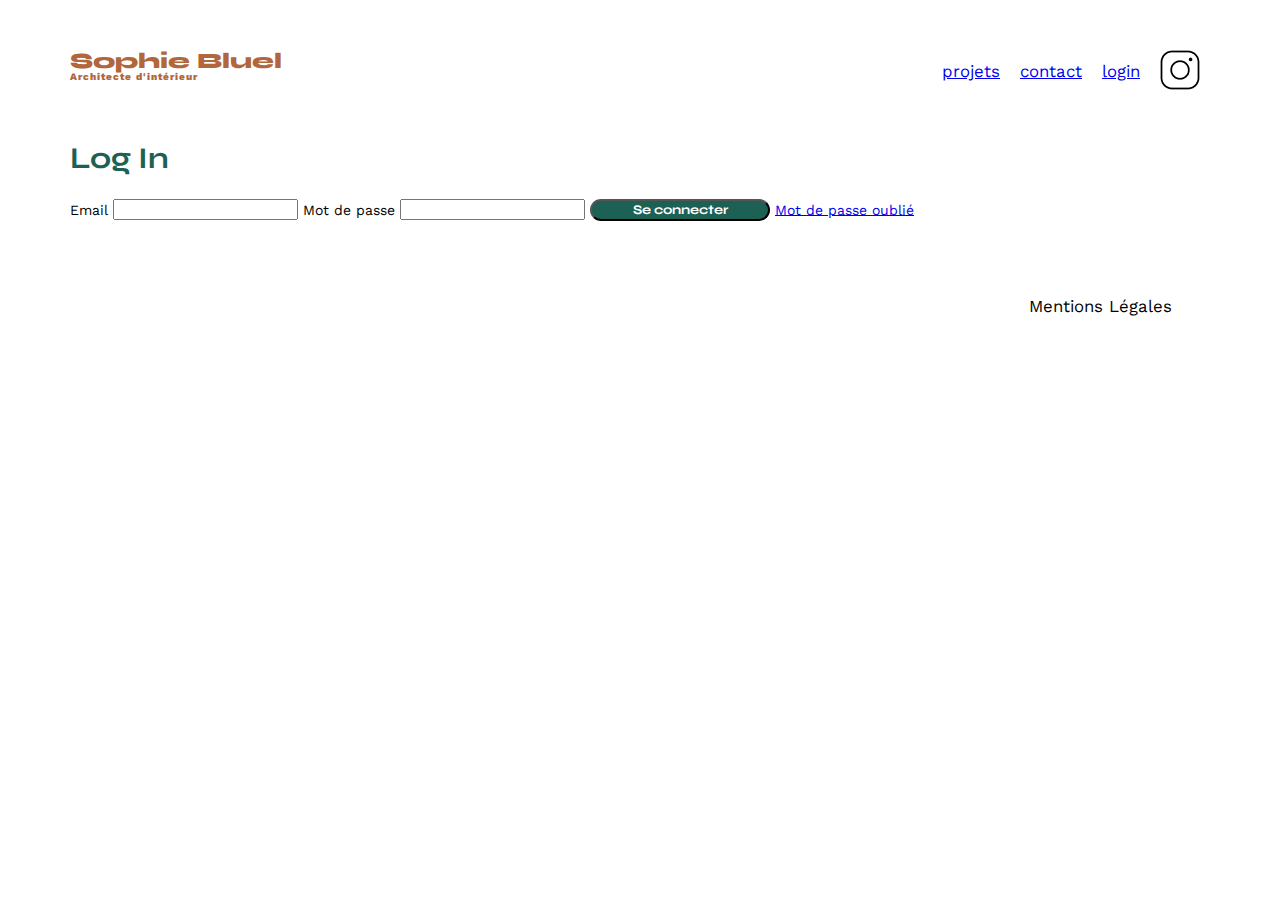
==== FrontEnd/login.html @ a40c2516 "mise en page de la page login" ====
<!DOCTYPE html>
<html lang="fr">
<head>
	<meta charset="UTF-8">
	<title>Sophie Bluel - Architecte d'intérieur</title>
	<meta name="viewport" content="width=device-width, initial-scale=1.0">
	<link rel="preconnect" href="https://fonts.googleapis.com">
	<link rel="preconnect" href="https://fonts.gstatic.com" crossorigin>
	<link href="https://fonts.googleapis.com/css2?family=Syne:wght@700;800&family=Work+Sans&display=swap" rel="stylesheet">
	<meta name="description" content="">
	<link rel="stylesheet" href="./assets/style.css">


</head>
<body>
<header>
	<h1>Sophie Bluel <span>Architecte d'intérieur</span></h1>
    <nav>
		<ul>
			<li><a href="index.html">projets</a></li>
			<li><a href="#">contact</a></li>
			<li class="active"><a href="login.html">login</a></li>
			<li><img src="./assets/icons/instagram.png" alt="Instagram"></li>
		</ul>
	</nav>
</header>

<main>
    <section id="login">
		<h2>Log In</h2>
		<form action="#" method="post">
			<label for="email">Email</label>
			<input type="email" name="email" id="email">
			<label for="password">Mot de passe</label>
			<input type="password" name="password" id="password">
			<input type="submit" value="Se connecter">
			<a href="#">Mot de passe oublié</a>
		</form>
	</section>
</main>

<footer></footer>

<script  type="module" src="script.js"></script>
</body>
</html>
---- FrontEnd/assets/style.css ----
/* http://meyerweb.com/eric/tools/css/reset/
   v2.0 | 20110126
   License: none (public domain)
*/

html, body, div, span, applet, object, iframe,
h1, h2, h3, h4, h5, h6, p, blockquote, pre,
a, abbr, acronym, address, big, cite, code,
del, dfn, em, img, ins, kbd, q, s, samp,
small, strike, strong, sub, sup, tt, var,
b, u, i, center,
dl, dt, dd, ol, ul, li,
fieldset, form, label, legend,
table, caption, tbody, tfoot, thead, tr, th, td,
article, aside, canvas, details, embed,
figure, figcaption, footer, header, hgroup,
menu, nav, output, ruby, section, summary,
time, mark, audio, video {
	margin: 0;
	padding: 0;
	border: 0;
	font-size: 100%;
	font: inherit;
	vertical-align: baseline;
}
/* HTML5 display-role reset for older browsers */
article, aside, details, figcaption, figure,
footer, header, hgroup, menu, nav, section {
	display: block;
}
body {
	line-height: 1;
}
ol, ul {
	list-style: none;
}
blockquote, q {
	quotes: none;
}
blockquote:before, blockquote:after,
q:before, q:after {
	content: '';
	content: none;
}
table {
	border-collapse: collapse;
	border-spacing: 0;
}
/** end reset css**/
body {
	max-width: 1140px;
	margin:auto;
	font-family: 'Work Sans' ;
	font-size: 14px;
}
header {
	display: flex;
	justify-content: space-between;
	margin: 50px 0
}
section {
	margin: 50px 0
}

h1{
	display: flex;
	flex-direction: column;
	font-family: 'Syne';
	font-size: 22px;
	font-weight: 800;
	color: #B1663C
}

h1 > span {
	font-family: 'Work Sans';
	font-size:10px;
	letter-spacing: 0.1em;
;
}

h2{
	font-family: 'Syne';
	font-weight: 700;
	font-size: 30px;
	color: #1D6154
}
nav ul {
	display: flex;
	align-items: center;
	list-style-type: none;

}
nav li {
	padding: 0 10px;
	font-size: 1.2em;
}

li:hover {
	color: #B1663C;
}
#introduction {
	display: flex;
	align-items: center;
}
#introduction figure {
	flex: 1
}
#introduction img {
	display: block;
	margin: auto;
	width: 80%;
}

#introduction article {
	flex: 1
}
#introduction h2 {
	margin-bottom: 1em;
}

#introduction p {
	margin-bottom: 0.5em;
}
#portfolio h2 {
	text-align: center;
	margin-bottom: 1em;
}
.gallery {
	width: 100%;
	display: grid;
	grid-template-columns: 1fr 1fr 1fr;
	grid-column-gap: 20px;
	grid-row-gap: 20px;
}

.gallery img {
	width: 100%;

}
#contact {
	width: 50%;
margin: auto;
}
#contact > * {
	text-align: center;

}
#contact h2{
	margin-bottom: 20px;
}
#contact form {
	text-align: left;
	margin-top:30px;
	display: flex;
	flex-direction: column;
}

#contact input {
	height: 50px;
	font-size: 1.2em;
	border: none;
	box-shadow: 0px 4px 14px rgba(0, 0, 0, 0.09);
}
#contact label {
	margin: 2em 0 1em 0;
}
#contact textarea {
	border: none;
	box-shadow: 0px 4px 14px rgba(0, 0, 0, 0.09);
}

input[type="submit"]{
	font-family: 'Syne';
	font-weight: 700;
	color: white;
	background-color: #1D6154;
	margin : 2em auto ;
	width: 180px;
	text-align: center;
	border-radius: 60px ;
}

footer nav ul {
	display: flex;
	justify-content: flex-end;
	margin: 2em
}

#filters{ 
	text-align: center;
	width: 100%;
	margin: 50px 0px 50px 0px;
}

#filters-bouton.active {
    background: #1D6154;
    color: #ffffff;
}
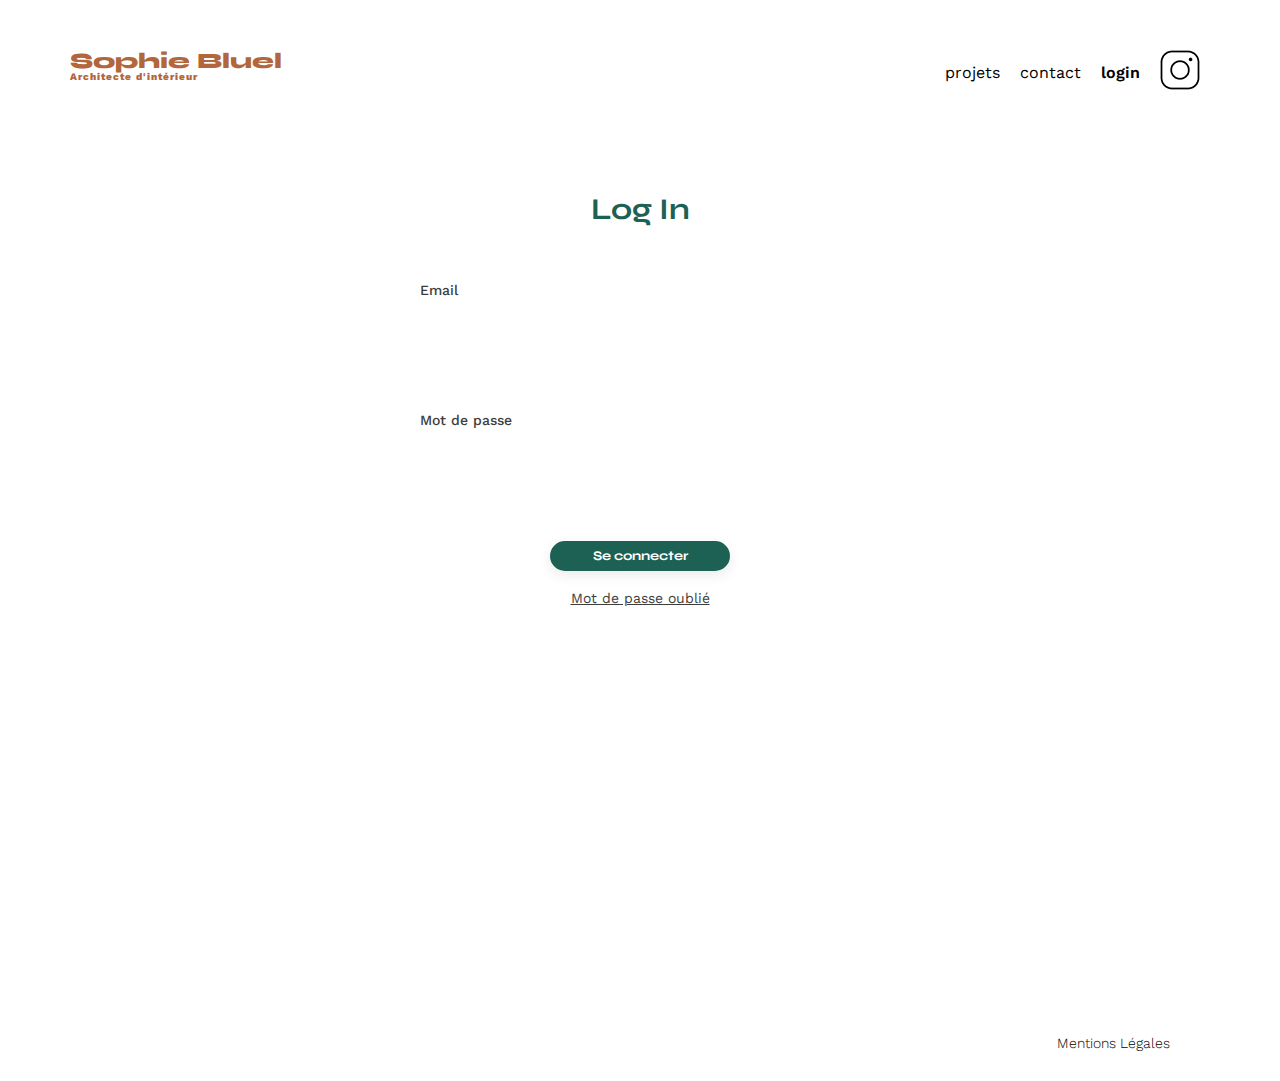
==== commit ffab5d6c: "Création page login.html" ====
--- a/FrontEnd/login.html
+++ b/FrontEnd/login.html
@@ -34,7 +34,7 @@
 			<label for="password">Mot de passe</label>
 			<input type="password" name="password" id="password">
 			<input type="submit" value="Se connecter">
-			<a href="#">Mot de passe oublié</a>
+			<a href="">Mot de passe oublié</a>
 		</form>
 	</section>
 </main>
--- a/FrontEnd/assets/style.css
+++ b/FrontEnd/assets/style.css
@@ -1,6 +1,6 @@
 /* http://meyerweb.com/eric/tools/css/reset/
-   v2.0 | 20110126
-   License: none (public domain)
+v2.0 | 20110126
+License: none (public domain)
 */
 
 html, body, div, span, applet, object, iframe,
@@ -28,24 +28,30 @@
 footer, header, hgroup, menu, nav, section {
 	display: block;
 }
+
 body {
 	line-height: 1;
 }
+
 ol, ul {
 	list-style: none;
 }
+
 blockquote, q {
 	quotes: none;
 }
+
 blockquote:before, blockquote:after,
 q:before, q:after {
 	content: '';
 	content: none;
 }
+
 table {
 	border-collapse: collapse;
 	border-spacing: 0;
 }
+
 /** end reset css**/
 body {
 	max-width: 1140px;
@@ -53,11 +59,13 @@
 	font-family: 'Work Sans' ;
 	font-size: 14px;
 }
+
 header {
 	display: flex;
 	justify-content: space-between;
 	margin: 50px 0
 }
+
 section {
 	margin: 50px 0
 }
@@ -68,14 +76,14 @@
 	font-family: 'Syne';
 	font-size: 22px;
 	font-weight: 800;
-	color: #B1663C
+	color: #B1663C;
 }
 
 h1 > span {
 	font-family: 'Work Sans';
 	font-size:10px;
 	letter-spacing: 0.1em;
-;
+
 }
 
 h2{
@@ -84,20 +92,40 @@
 	font-size: 30px;
 	color: #1D6154
 }
+
 nav ul {
 	display: flex;
 	align-items: center;
 	list-style-type: none;
-
-}
+}
+
 nav li {
 	padding: 0 10px;
 	font-size: 1.2em;
+	font-family: 'Work Sans';
+	font-style: normal;
+	font-weight: 400;
+	font-size: 16px;
+	line-height: 19px;
+}
+
+nav a{
+	text-decoration: none;
+	color: black;
+}
+
+li a:hover {
+	color: #B1663C;
 }
 
 li:hover {
 	color: #B1663C;
 }
+
+li:active{
+	font-weight: 600;
+}
+
 #introduction {
 	display: flex;
 	align-items: center;
@@ -105,6 +133,7 @@
 #introduction figure {
 	flex: 1
 }
+
 #introduction img {
 	display: block;
 	margin: auto;
@@ -114,6 +143,7 @@
 #introduction article {
 	flex: 1
 }
+
 #introduction h2 {
 	margin-bottom: 1em;
 }
@@ -121,10 +151,12 @@
 #introduction p {
 	margin-bottom: 0.5em;
 }
+
 #portfolio h2 {
 	text-align: center;
 	margin-bottom: 1em;
 }
+
 .gallery {
 	width: 100%;
 	display: grid;
@@ -135,19 +167,21 @@
 
 .gallery img {
 	width: 100%;
-
-}
+}
+
 #contact {
 	width: 50%;
-margin: auto;
-}
+	margin: auto;
+}
+
 #contact > * {
 	text-align: center;
-
-}
+}
+
 #contact h2{
 	margin-bottom: 20px;
 }
+
 #contact form {
 	text-align: left;
 	margin-top:30px;
@@ -161,9 +195,11 @@
 	border: none;
 	box-shadow: 0px 4px 14px rgba(0, 0, 0, 0.09);
 }
+
 #contact label {
 	margin: 2em 0 1em 0;
 }
+
 #contact textarea {
 	border: none;
 	box-shadow: 0px 4px 14px rgba(0, 0, 0, 0.09);
@@ -183,8 +219,17 @@
 footer nav ul {
 	display: flex;
 	justify-content: flex-end;
-	margin: 2em
-}
+	margin: 30px 30px 30px 30px;
+}
+
+footer nav ul li{
+	font-family: 'Work Sans';
+	font-style: normal;
+	font-weight: 300;
+	font-size: 14px;
+	line-height: 16px;
+}
+
 
 #filters{ 
 	text-align: center;
@@ -193,6 +238,61 @@
 }
 
 #filters-bouton.active {
-    background: #1D6154;
-    color: #ffffff;
-}
+	background: #1D6154;
+	color: #ffffff;
+}
+
+/* page login*/
+#login {
+	margin: 0px;
+	padding: 0px 350px;
+}
+
+#login h2{
+	margin-bottom: 20px;
+	margin-top: 100px;
+	text-align: center;
+}
+
+#login form{
+	text-align: left;
+	margin-top:30px;
+	display: flex;
+	flex-direction: column;
+}
+
+#login label{
+	margin: 2em 0 1em 0;
+	font-family: 'Work Sans';
+	font-style: normal;
+	font-weight: 500;
+	font-size: 14px;
+	line-height: 16px;
+	color: #3D3D3D;
+}
+
+
+#login input[type="email"], 
+#login input[type="password"] {
+	border: none;
+	height: 50px;
+	width: 100%;
+	margin-bottom: 20px;
+}
+
+#login input[type="submit"]{
+	height: 30px;
+	border: none;
+	box-shadow: 0px 4px 14px rgba(0, 0, 0, 0.09);
+	margin-bottom: 20px;
+}
+#login a{
+	color:#3D3D3D;
+	text-align: center;
+	margin-bottom: 400px;
+}
+
+li.active {
+	font-weight: 600;
+}
+  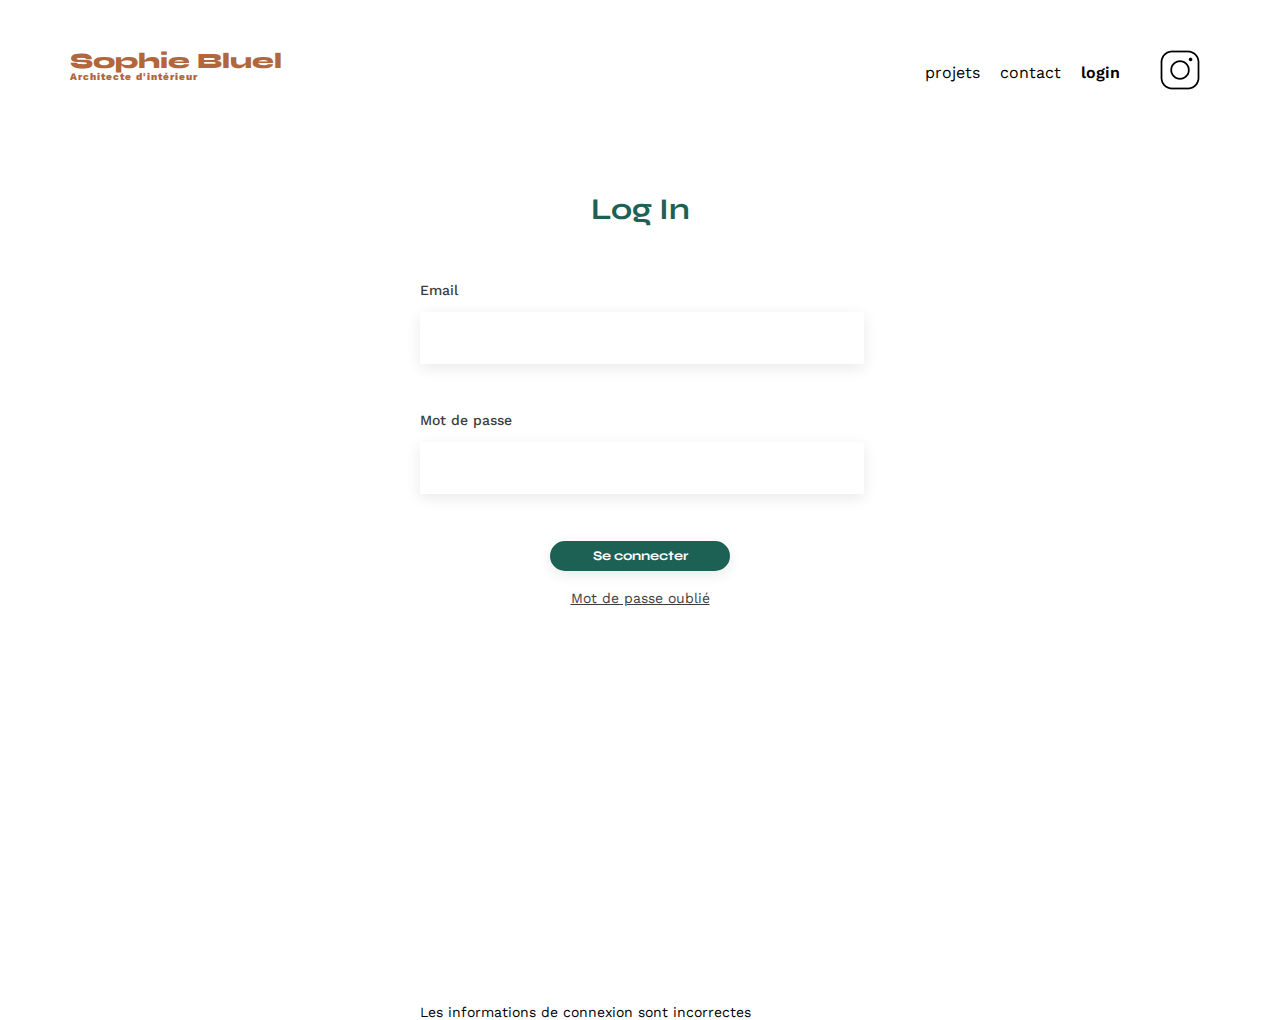
==== commit 000b9b6d: "Modification la connexion" ====
--- a/FrontEnd/login.html
+++ b/FrontEnd/login.html
@@ -20,6 +20,7 @@
 			<li><a href="index.html">projets</a></li>
 			<li><a href="#">contact</a></li>
 			<li class="active"><a href="login.html">login</a></li>
+			<li><a class= "hidden logout" href="login.html">logout</a></li>
 			<li><img src="./assets/icons/instagram.png" alt="Instagram"></li>
 		</ul>
 	</nav>
@@ -28,19 +29,22 @@
 <main>
     <section id="login">
 		<h2>Log In</h2>
-		<form action="#" method="post">
+		<span id="erreur">Les informations de connexion sont incorrectes</span>
+		<form id="login-form" method="post" action="http://localhost:5678/api/users/login">
 			<label for="email">Email</label>
-			<input type="email" name="email" id="email">
+			<input type="email" name="email" id="email" value="">
 			<label for="password">Mot de passe</label>
-			<input type="password" name="password" id="password">
-			<input type="submit" value="Se connecter">
-			<a href="">Mot de passe oublié</a>
+			<input type="password" name="password" id="password" value="">
+			<input type="submit" value="Se connecter" id="connect-btn">
+			<a href="#">Mot de passe oublié</a>
 		</form>
+		<div id="login-messages"></div>Les informations de connexion sont incorrectes</div>
 	</section>
 </main>
 
 <footer></footer>
 
-<script  type="module" src="script.js"></script>
+<script  type="module" src="login.js"></script>
+
 </body>
 </html>--- a/FrontEnd/assets/style.css
+++ b/FrontEnd/assets/style.css
@@ -56,7 +56,7 @@
 body {
 	max-width: 1140px;
 	margin:auto;
-	font-family: 'Work Sans' ;
+	font-family: Work Sans;
 	font-size: 14px;
 }
 
@@ -141,7 +141,7 @@
 }
 
 #introduction article {
-	flex: 1
+	flex: 1;
 }
 
 #introduction h2 {
@@ -278,6 +278,7 @@
 	height: 50px;
 	width: 100%;
 	margin-bottom: 20px;
+	box-shadow: 0px 4px 14px rgba(0, 0, 0, 0.09);
 }
 
 #login input[type="submit"]{
@@ -295,4 +296,122 @@
 li.active {
 	font-weight: 600;
 }
+
+#connect-btn {
+	cursor: pointer;
+  }
+  
+/*homepage-edit*/
+#banner {
+	background-color: black;
+	width: 1400px;
+	height: 59px;
+	background-color: black;
+	width: 1440px;
+	height: 90px;
+	position: relative;
+	margin-right:50%;
+	margin-left:50%; 
+	transform: translate(-50%, -50%);
+	display: none;/*apparait  lors de la connexion sur la page */
+  }
+  
+.rectangle {
+	background-color: white;
+	width: 12%;
+	height: 25px;
+	border-radius: 60px;
+	position: absolute;
+	top:75%;
+	left: 60%;
+	transform: translate(-50%, -50%);
+  }
+  
+.rectangle p{
+	font-family: Work Sans;
+	font-weight: 500;
+	line-height: 16px;
+	font-size: 12px;
+	text-align: center;
+	color: black;
+	margin-top: 4px;
+  }
+
+.edit{
+	position: absolute;
+	top: 65%;
+	left: 45%;
+	transform: translate(-50, -50%);
+	display: flex;
+	gap: 10px;
+}
+
+.edit i {
+	color: white;
+	margin-top: 3px;
+	font-size: 12px;
+}
+
+.edit button{
+	font-family: Work Sans;
+	font-weight: 400;
+	font-style: normal;
+	font-size: 12px;
+	line-height: 19px;
+	color: white;
+	margin: 0;
+}
+
+#introduction div{
+	display: flex;
+	flex-direction: row;
+	gap: 10px;
+	margin:20px 0px 0px 58px;
+	display: none;/*apparait  lors de la connexion sur la page */
+}
+
+.title{
+	display: flex;
+	flex-direction: row;
+	justify-content: center;
+	gap: 20px;
+}
+
+#change{
+	display: flex;
+	flex-direction: row;
+	gap: 10px;
+	margin-top: 10px;
+	display: none;/* apparait  lors de la connexion sur la page */
+}
+.modif{
+	margin-bottom: 40px;
+}
+#introduction #modifie{
+	margin: 0px 0px 40px 0px;
+}
+button{
+	border: none;
+	background:none;
+	color: none;
+	text-decoration: none;
+	box-shadow: none;
+	padding: 0px;
+	cursor: pointer;
+}
+
+.hidden {
+	display: none;
+}
+
+/* Afficher l'élément div si la classe hidden est supprimée */
+.hidden:not(.hidden) {
+	display: block;
+}
+
+#erreur {
+  display: none;
+  color: red;
+}
+  
   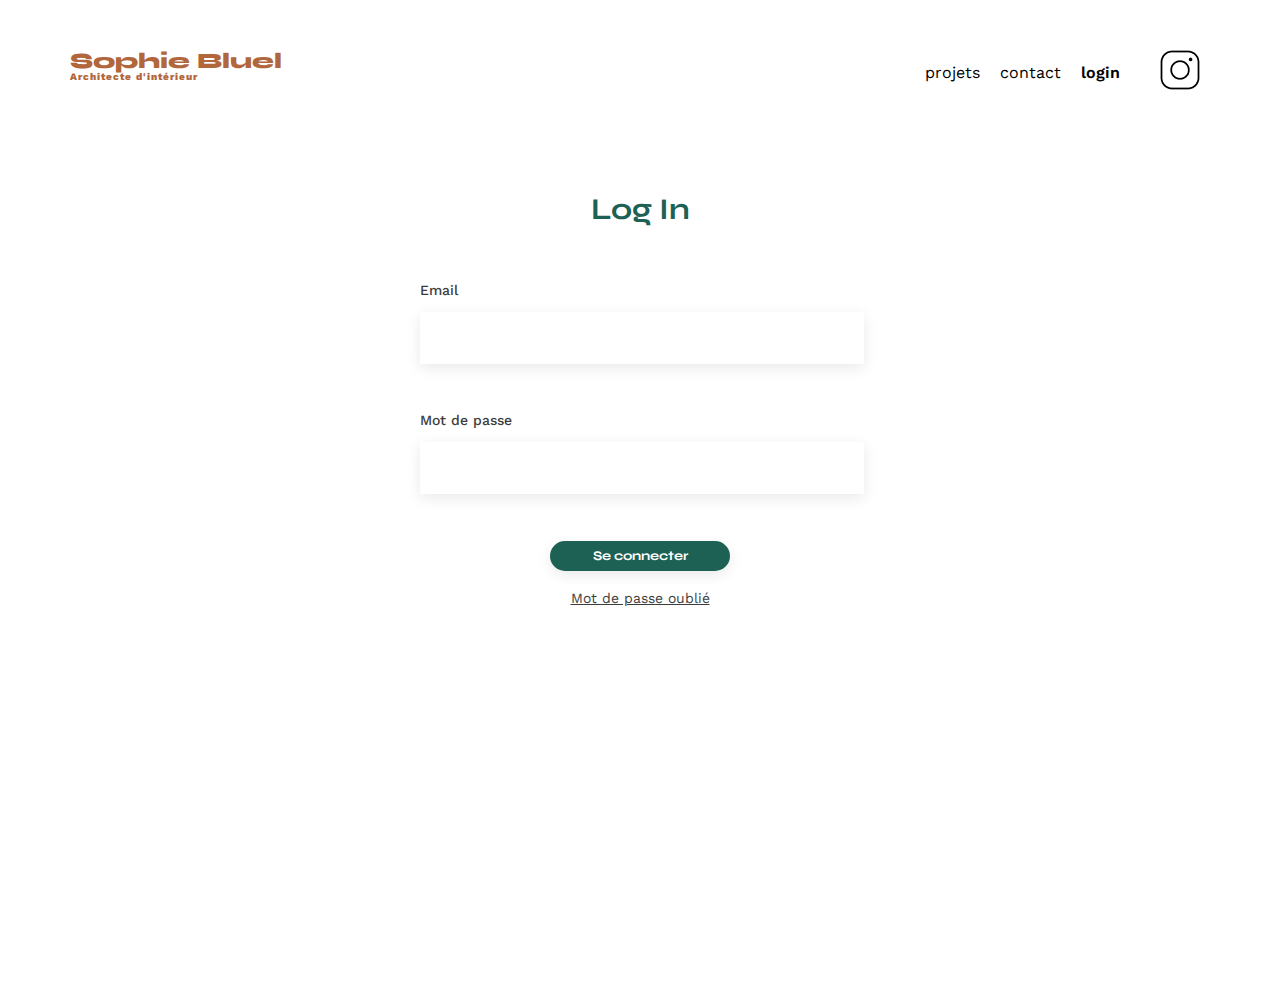
==== commit 7c71f7d2: "Apparition de Homepage_edit si user connecté" ====
--- a/FrontEnd/login.html
+++ b/FrontEnd/login.html
@@ -38,7 +38,7 @@
 			<input type="submit" value="Se connecter" id="connect-btn">
 			<a href="#">Mot de passe oublié</a>
 		</form>
-		<div id="login-messages"></div>Les informations de connexion sont incorrectes</div>
+		
 	</section>
 </main>
 
--- a/FrontEnd/assets/style.css
+++ b/FrontEnd/assets/style.css
@@ -313,7 +313,7 @@
 	margin-right:50%;
 	margin-left:50%; 
 	transform: translate(-50%, -50%);
-	display: none;/*apparait  lors de la connexion sur la page */
+	
   }
   
 .rectangle {
@@ -367,7 +367,7 @@
 	flex-direction: row;
 	gap: 10px;
 	margin:20px 0px 0px 58px;
-	display: none;/*apparait  lors de la connexion sur la page */
+	
 }
 
 .title{
@@ -382,7 +382,7 @@
 	flex-direction: row;
 	gap: 10px;
 	margin-top: 10px;
-	display: none;/* apparait  lors de la connexion sur la page */
+	
 }
 .modif{
 	margin-bottom: 40px;
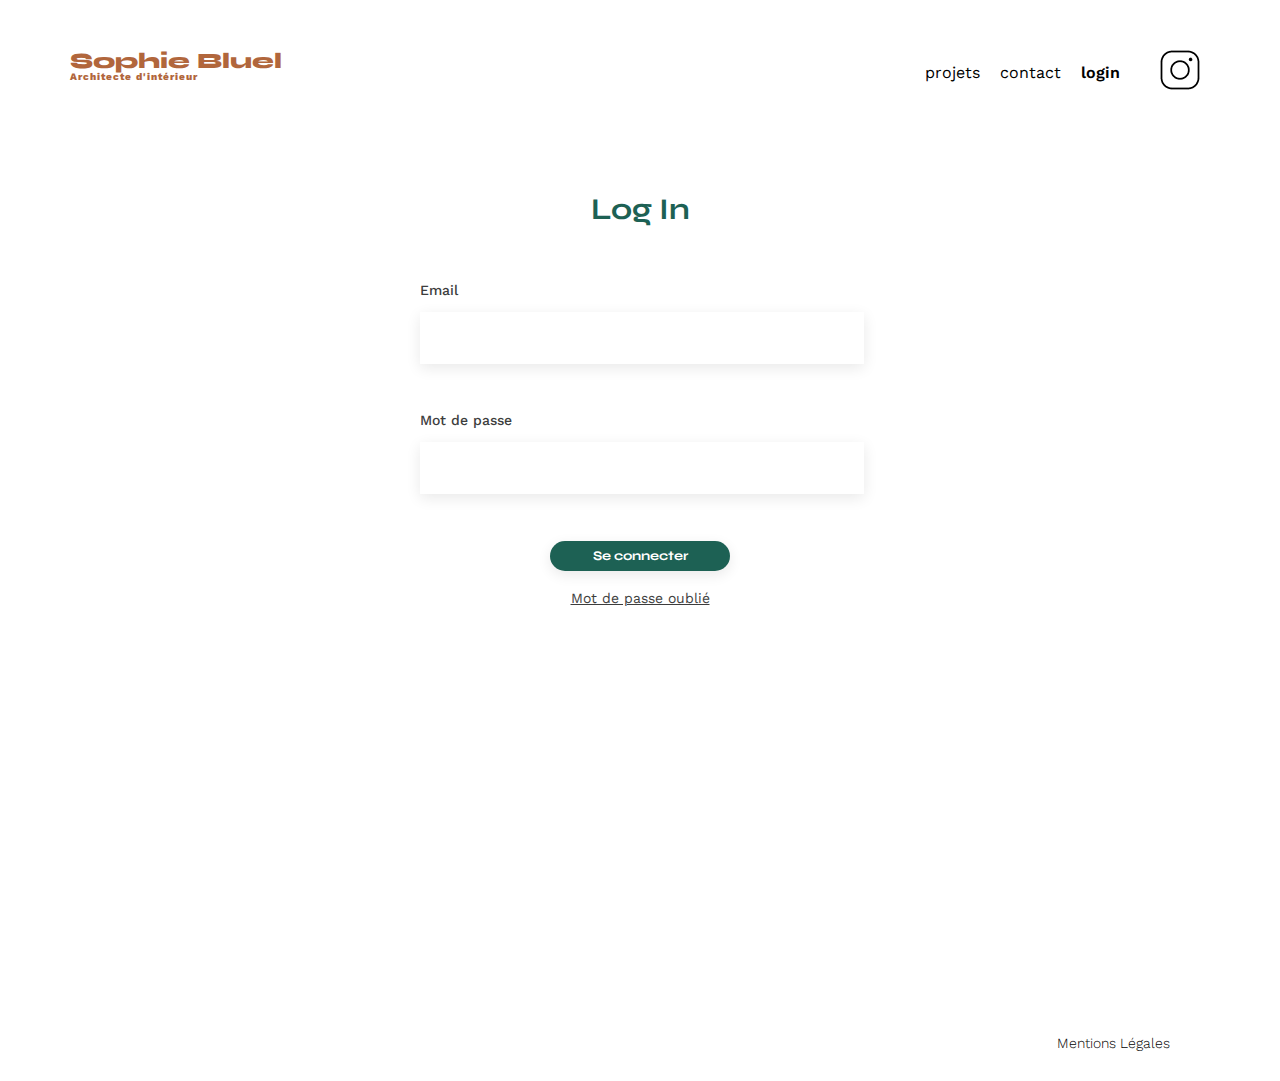
==== commit 93fe258c: "lien login en gras" ====
--- a/FrontEnd/login.html
+++ b/FrontEnd/login.html
@@ -19,7 +19,7 @@
 		<ul>
 			<li><a href="index.html">projets</a></li>
 			<li><a href="#">contact</a></li>
-			<li class="active"><a href="login.html">login</a></li>
+			<li><a  class="active inactive" href="login.html">login</a></li>
 			<li><a class= "hidden logout" href="login.html">logout</a></li>
 			<li><img src="./assets/icons/instagram.png" alt="Instagram"></li>
 		</ul>
@@ -29,7 +29,7 @@
 <main>
     <section id="login">
 		<h2>Log In</h2>
-		<span id="erreur">Les informations de connexion sont incorrectes</span>
+		<span id="erreur">Erreur dans l’identifiant ou le mot de passe</span>
 		<form id="login-form" method="post" action="http://localhost:5678/api/users/login">
 			<label for="email">Email</label>
 			<input type="email" name="email" id="email" value="">
@@ -38,13 +38,14 @@
 			<input type="submit" value="Se connecter" id="connect-btn">
 			<a href="#">Mot de passe oublié</a>
 		</form>
-		
 	</section>
 </main>
 
 <footer></footer>
 
 <script  type="module" src="login.js"></script>
+<script id="script-module" type="module" src="script.js"></script>
+<script id="modal" src="modal.js"></script>
 
 </body>
 </html>--- a/FrontEnd/assets/style.css
+++ b/FrontEnd/assets/style.css
@@ -122,9 +122,7 @@
 	color: #B1663C;
 }
 
-li:active{
-	font-weight: 600;
-}
+
 
 #introduction {
 	display: flex;
@@ -279,6 +277,7 @@
 	width: 100%;
 	margin-bottom: 20px;
 	box-shadow: 0px 4px 14px rgba(0, 0, 0, 0.09);
+	background-color: #FFFFFF;
 }
 
 #login input[type="submit"]{
@@ -293,13 +292,17 @@
 	margin-bottom: 400px;
 }
 
-li.active {
+nav li a.inactive{
+	font-weight: 400;
+}
+
+nav li a.active{
 	font-weight: 600;
 }
 
 #connect-btn {
 	cursor: pointer;
-  }
+}
   
 /*homepage-edit*/
 #banner {
@@ -344,6 +347,7 @@
 	transform: translate(-50, -50%);
 	display: flex;
 	gap: 10px;
+	background-color: black;
 }
 
 .edit i {
@@ -377,7 +381,7 @@
 	gap: 20px;
 }
 
-#change{
+.change{
 	display: flex;
 	flex-direction: row;
 	gap: 10px;
@@ -414,4 +418,290 @@
   color: red;
 }
   
+
+
+/* Style pour la modale */
+.modal {
+	display: none; /* cachée par défaut */
+	position: fixed; /* position fixe par rapport à la fenêtre */
+	top: 0;
+	left: 0;
+	width: 100%;
+	height: 100%;
+	background-color: rgba(0,0,0,0.3); /* fond gris semi-transparent */
+	z-index: 1; /* au-dessus de tout le reste */
+}
+
+/* Style pour le contenu de la modale */
+.modal-content {
+	background-color: #fff; /* fond blanc */
+	margin: 5% auto;
+	padding: 20px;
+	z-index: 2; /* au-dessus du fond gris */
+	border-radius: 10px;
+	width: 630px;
+	height: 665px;
+	padding: 0px;
+	position: relative; /* permet de positionner les éléments fils */
+}
+
+/* Style pour la croix de fermeture */
+.close {
+	position: absolute; /* positionnement absolu par rapport à la modale */
+	top: 0;
+	right: 0;
+	font-size: 28px;
+	font-weight: bold;
+	color: #000;
+	padding: 10px;
+}
+
+/* Style pour la croix de fermeture au survol */
+.close:hover,
+.close:focus {
+	color: #000;
+	text-decoration: none;
+	cursor: pointer;
+}
+.modal-header {
+	position: relative;
+  }
+  
+ h3 {
+	position: absolute;
+	left: 50%;
+	transform: translateX(-50%);
+	margin-top: 40px;
+	width: 173px;
+	height: 30px;
+	font-family: 'Work Sans';
+	font-style: normal;
+	font-weight: 400;
+	font-size: 26px;
+	line-height: 30px;
+	color: #000000;
+  }
+
+/*style pour le contenu des images*/
+.modal-body {
+	position: absolute; /* Ajout de la propriété position:absolute */
+	top: 15%; /* Définir la position de l'élément  par rapport à son parent */
+	left: 0;
+	right: 0;
+	width: 80%;
+	display: flex;
+	flex-wrap: wrap;
+	border-bottom: 1px solid #B3B3B3;
+	margin: 10px 60px 0px 60px;
+	padding-bottom: 30px;
+}
+
+figure.picture {
+	position: relative;
+	display: flex;
+	flex-direction: column-reverse;
+	padding: 10px;
+  }
+  
+figure.picture img {
+	width: 80px;
+	height: 100px;
+}
+
+h3{
+	font-family: 'Work Sans';
+	font-style: normal;
+	font-weight: 400;
+	font-size: 26px;
+	line-height: 30px;
+	text-align: center;
+	margin-left: 10px;
+}
+.icon{
+	position: absolute;
+	color: #fff;
+	background-color: #000; 
+	top:0;
+	right: 0;
+	padding: 3px;
+	margin: 14px;
+	border-radius: 2px;
+	cursor: pointer;
+}
+
+.icon1{
+	display: none;
+	position: absolute;
+	color: #fff;
+	background-color: #000; 
+	top:0;
+	left: 0;
+	padding: 3px;
+	margin: 14px 2px 14px 42px;
+	border-radius: 2px;
+}
+
+figure.picture:hover .icon1 {
+	display: block;
+}
+
+.modal-footer {
+	position: absolute;
+	bottom: 0;
+	display: flex;
+	flex-direction: column;
+	align-items: center;
+	margin-bottom: 50px;
+}
+
+.ajout{
+	width: 50%;
+	height: 36px;
+	background: #1D6154;
+	border-radius: 60px;
+	color: white;
+	font-size: 14px;
+	font-weight: bold;
+	text-align: center;
+	line-height: 36px;
+	cursor: pointer;
+	margin-left: 250px;
+	margin-bottom: 10px;
+	text-decoration: none;
+}
+.supprimer{
+	color:#D65353;
+	margin-left: 240px;
+}
+.arrow{
+	position: absolute; /* positionnement absolu par rapport à la modale */
+	top: 0;
+	left: 0;
+	font-size: 28px;
+	font-weight: bold;
+	color: #000;
+	padding: 10px;
+}
+.arrow:hover,
+.arrow:focus {
+	color: #000;
+	text-decoration: none;
+	cursor: pointer;
+}
+
+.arrow-hidden {
+	display: none;
+}
+
+.photo-div {
+	display: flex;
+	flex-direction: column;
+	width: 100%;
+	margin: 0px 0px 20px 0px;
+	align-items: center;
+	background: #E8F1F7;
+	border-radius: 3px;
+}
+
+.fa-image{
+	color: #B9C5CC;
+	font-size: 4em;
+	margin-bottom: 10px;
+	margin-top: 20px;
+	margin-left: 20px;
+}
+
+.addpicture{
+	justify-content: center;
+	background: #CBD6DC;
+	border-radius: 50px;
+	width: 125%;
+	height: 36px;
+	color: #306685;
+	font-size: 14px;
+	font-weight: bold;
+	text-align: center;
+	line-height: 36px;
+	cursor: pointer;
+}
+.text{
+	font-family: 'Work Sans';
+	font-style: normal;
+	font-weight: 400;
+	font-size: 10px;
+	line-height: 12px;
+	color: #444444;
+	margin-left: 30px;
+	margin-top: 5px;
+	margin-bottom: 40px;
+}
+
+.title1{
+	font-family: 'Work Sans';
+	font-style: normal;
+	font-weight: 500;
+	font-size: 14px;
+	line-height: 16px;
+	color: #3D3D3D;
+	border: none;
+}
+
+.no-border {
+	border: none;
+	height: 30px;
+	width: 100%;
+	background: #FFFFFF;
+	box-shadow: 0px 4px 14px rgba(0, 0, 0, 0.09);
+	margin-bottom: 20px;
+}
+
+.choix{
+	width: 100%;
+	color: #6C6C6C;
+}
+select {
+	width: 100%;
+	height: 30px;
+	border: none;
+	background: #FFFFFF;
+	box-shadow: 0px 4px 14px rgba(0, 0, 0, 0.09);
+	color: #6C6C6C;;
+}
+.ajout-form{
+	width: 100%;
+	margin-bottom: 60px;
+}
+
+.valider{
+	background: #A7A7A7;
+	border-radius: 60px;
+	color: white;
+	font-size: 14px;
+	font-weight: bold;
+	text-align: center;
+	line-height: 36px;
+	cursor: pointer;
+	display: flex;
+	justify-content: center;
+	width: 50%;
+	height: 36px;
+	margin-left: 300px;
+	margin-bottom: 10px;
+	text-decoration: none;
+}
+#photo{
+	margin-top: 10px;
+	margin-bottom: 10px;
+	margin-left: 25px;
+	width: 150px;
+	height: 220px;
+	display: none;	
+}
+
+.error-message {
+	color: red;
+	font-weight: bold;
+	margin-bottom: 50px;
+	margin-left: 60px;
+}
   